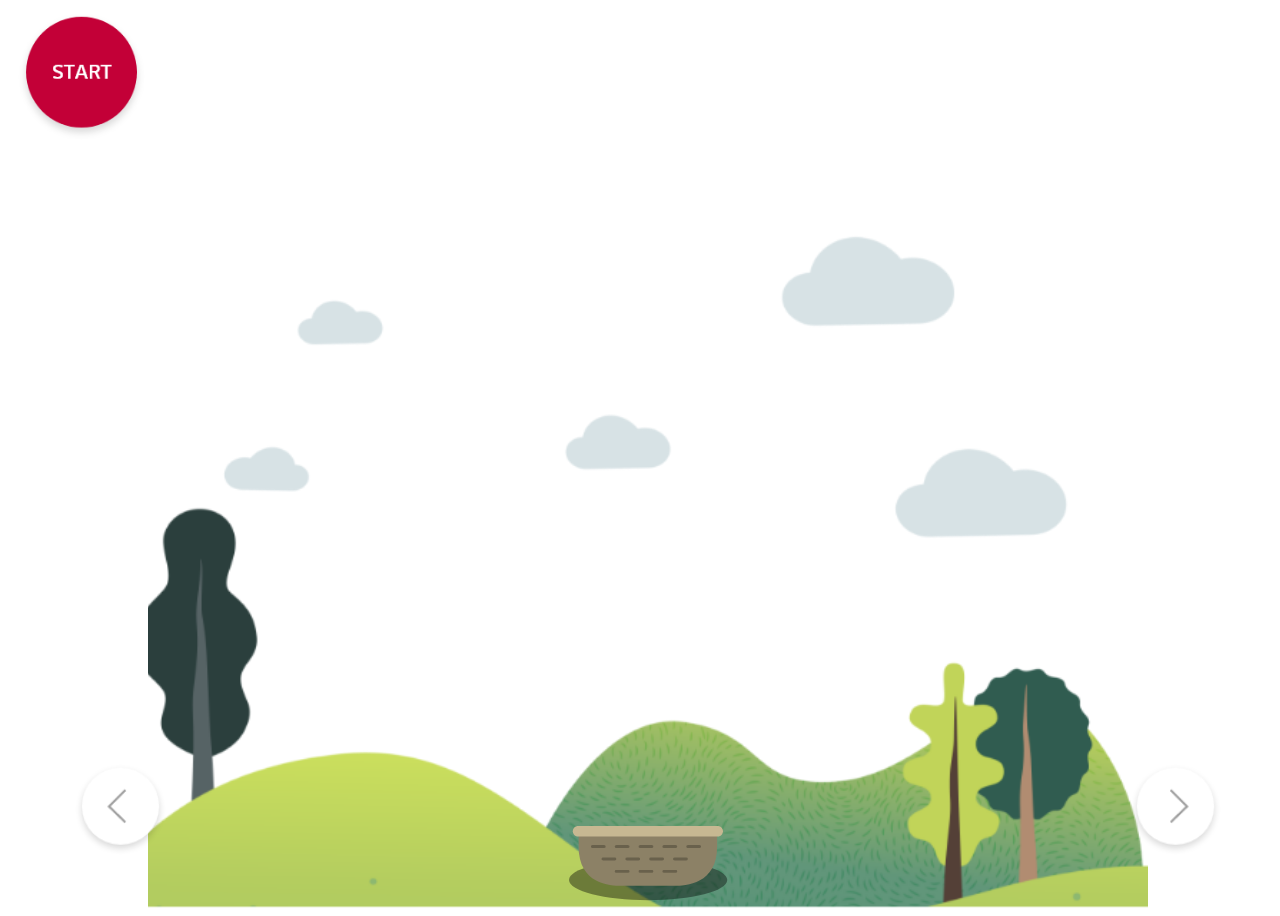
==== index.html @ 96ce0cf8 "mechanics" ====
<!DOCTYPE html>
<html lang="en" >
<head>
  <meta charset="UTF-8">
  <title>Word Basket</title>
  <link rel="stylesheet" href="./style.css">
</head>
 <body>
  <div class="game_field">
    <div id="game_result"></div>
    <button class="wordbasket_button" id="wordbasket_start"></button>
    <button class="wordbasket_button" id="wordbasket_left"></button>
    <button class="wordbasket_button" id="wordbasket_right"></button>
    <div id="gameBox">
      <div class="track"></div>
      <div class="track"></div>
      <div class="track"></div>
      <div class="track"></div>
      <div class="track"></div>
      <div id="wordBasket">
        <div id="score"></div>
      </div>
    </div>
  <script  src="./basket.js"></script>
  </body>
</html>
---- style.css ----
html {
overflow: hidden;
}
.game_field {
position: relative;
padding:0;
margin:0;
height: 100vh;
width: 100vw;
background-color: #fff;
}
#wordbasket_start{
background-image: url('img/start_basket.png');
width: 147px;
height: 137px;
z-index: 3;
}
#wordbasket_start:hover{
transform: scale(1.05);
opacity: 0.8;
outline: none;
}
#wordbasket_start:focus{
outline: none;
}
.wordbasket_button{
border: none;
background: transparent; 
outline: none;
position: absolute;
-webkit-transition: all 800ms ease-out;
-o-transition: all 800ms ease-out;
transition: all 800ms ease-out;
padding: 0;
cursor: pointer;
background-repeat: no-repeat;
background-size: contain;
background-position: center center;
}
button.wordbasket_button:focus{
outline: none;
background-color: transparent;
}
#wordbasket_left{
background-image: url('img/left_basket.png');
width: 97px;
height: 97px;
bottom: 50px;
left: 5%;
z-index: 3;
}
#wordbasket_right{
background-image: url('img/right_basket.png');
width: 97px;
height: 97px;
bottom: 50px;
right: 5%;
z-index: 3;
}
.track {
width:calc(100% / 5);
height:95vh;
float:left;
text-align:center;
}
.block {
position:relative;
width:100%;
height:calc(95vh / 5);
}
#wordBasket {
width:calc(100% / 5);
position:absolute;
top:calc(95vh - 40px);
left:calc((100% / 5)*2);
}
#score {
height:80px;
color:white;
text-align:center;
font-family:monospace;
font-size:24px;
font-weight:500;
line-height:50px;
background-repeat: no-repeat;
background-position: center center;
background-image: url('img/basket.png'); 
user-select:none;
}
.fruit {
  width:10vw;
  height:10vw;

}
.apple {
width:6em;
height:6em;
padding-top: 2.5em;
position:relative;
left:calc((100% - 6em)/2);
top:calc((100% - 6em)/2);
/*background-image:radial-gradient(circle, #FFE135, goldenrod);
background-color:#FFE135;
border-radius:50% 15%;
box-shadow:inset -.25em 0em rgba(0,0,0,.25);*/
/*transform:rotate(45deg);*/
text-align: center;
color: #000;
font-size: 23px;

}

.ghost {
opacity:.15;
background:transparent;
box-shadow: none;
}
.bad {
overflow:hidden;
}
#game_result{
text-align: center;
text-transform: uppercase;
position: absolute;
font-weight: bold;
font-size: 26px;
top: 25%;
left: 0;
right: 0;
max-width: 250px;
margin: 0 auto;
border: 2px solid #D1E231;
padding: 30px  20px;
display: none;
}
.top {
position:absolute;
}
#gameBox {
height:100vh;
overflow:hidden;
background-image: url('img/basket_bg.png');
background-position: center bottom;
background-size: cover;
background-repeat: no-repeat;
position:relative;
margin:0 auto;
width:80vw;
max-width:1000px;
}
@media screen and (max-width:767px){
#gameBox  {
width: 100vw;
background-image: url('img/basket_bg_mobile.png');
background-size: contain;
}
#score {
background-image: url('img/basket_mobile.png');
}
}
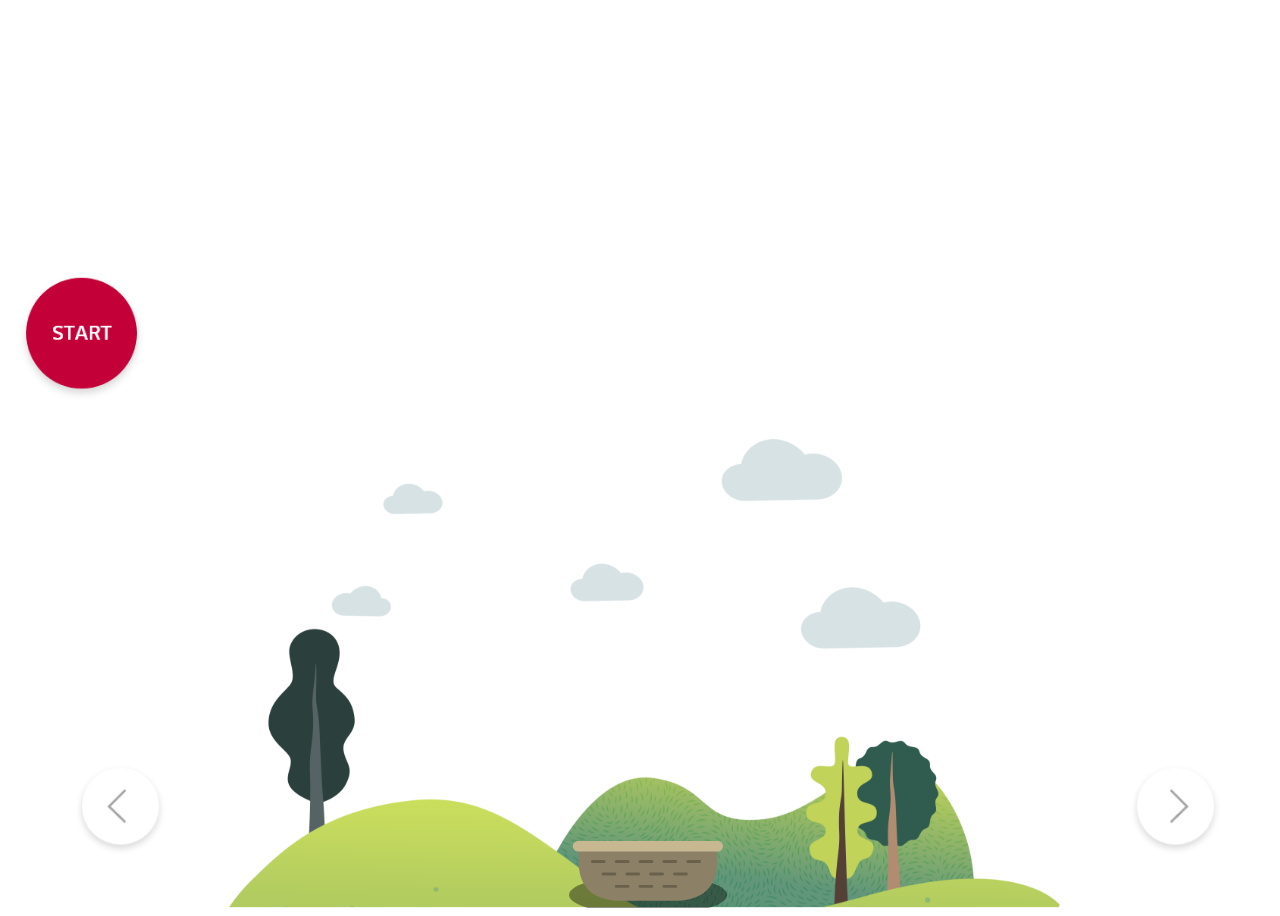
==== commit c2e022d0: "demo words" ====
--- a/index.html
+++ b/index.html
@@ -3,15 +3,17 @@
 <head>
   <meta charset="UTF-8">
   <title>Word Basket</title>
-  <link rel="stylesheet" href="./style.css">
+  <meta name="viewport" content="width=device-width, initial-scale=1">
+  <link rel="stylesheet" href="style.css">
 </head>
  <body>
+<div class="basket_wrapper">
   <div class="game_field">
     <div id="game_result"></div>
     <button class="wordbasket_button" id="wordbasket_start"></button>
     <button class="wordbasket_button" id="wordbasket_left"></button>
     <button class="wordbasket_button" id="wordbasket_right"></button>
-    <div id="gameBox">
+    <div id="gameBasketBox">
       <div class="track"></div>
       <div class="track"></div>
       <div class="track"></div>
@@ -21,6 +23,7 @@
         <div id="score"></div>
       </div>
     </div>
+  </div>
   <script  src="./basket.js"></script>
   </body>
 </html>--- a/style.css
+++ b/style.css
@@ -1,19 +1,79 @@
-html {
+html{
+overflow-x: hidden;
+}
+
+
+.basket_wrapper{
 overflow: hidden;
-}
-.game_field {
 position: relative;
+height: 100vh;
+width: 100vw;
 padding:0;
 margin:0;
+}
+
+
+.game_field {
+position: absolute;
+left: 0;
+bottom: 0;
 height: 100vh;
 width: 100vw;
-background-color: #fff;
+
+}
+#gameBasketBox {
+height:100%;
+overflow:hidden;
+background-image: url('img/basket_bg.png');
+background-position: center bottom;
+background-size: cover;
+background-repeat: no-repeat;
+position:relative;
+margin:0 auto;
+width:100vw;
+max-width:1000px;
+position: absolute;
+bottom: 0;
+left: 0;
+right: 0;
+max-height: 500px;
+margin: 0 auto;
 }
 #wordbasket_start{
 background-image: url('img/start_basket.png');
 width: 147px;
 height: 137px;
 z-index: 3;
+margin-top: 29vh;
+}
+
+#wordbasket_left{
+background-image: url('img/left_basket.png');
+width: 97px;
+height: 97px;
+bottom: 50px;
+left: 5%;
+z-index: 3;
+}
+#wordbasket_right{
+background-image: url('img/right_basket.png');
+width: 97px;
+height: 97px;
+bottom: 50px;
+right: 5%;
+z-index: 3;
+}
+#score {
+height:80px;
+min-width: 200px;
+color:#fff;
+text-align:center;
+font-size:24px;
+line-height:50px;
+background-repeat: no-repeat;
+background-position: center center;
+background-image: url('img/basket.png'); 
+user-select:none;
 }
 #wordbasket_start:hover{
 transform: scale(1.05);
@@ -41,27 +101,12 @@
 outline: none;
 background-color: transparent;
 }
-#wordbasket_left{
-background-image: url('img/left_basket.png');
-width: 97px;
-height: 97px;
-bottom: 50px;
-left: 5%;
-z-index: 3;
-}
-#wordbasket_right{
-background-image: url('img/right_basket.png');
-width: 97px;
-height: 97px;
-bottom: 50px;
-right: 5%;
-z-index: 3;
-}
 .track {
 width:calc(100% / 5);
 height:95vh;
+max-height: 500px;
 float:left;
-text-align:center;
+
 }
 .block {
 position:relative;
@@ -71,51 +116,29 @@
 #wordBasket {
 width:calc(100% / 5);
 position:absolute;
-top:calc(95vh - 40px);
+top:calc(500px - 70px);
 left:calc((100% / 5)*2);
 }
-#score {
-height:80px;
-color:white;
-text-align:center;
-font-family:monospace;
-font-size:24px;
-font-weight:500;
-line-height:50px;
-background-repeat: no-repeat;
-background-position: center center;
-background-image: url('img/basket.png'); 
-user-select:none;
-}
-.fruit {
-  width:10vw;
-  height:10vw;
-
-}
-.apple {
-width:6em;
-height:6em;
-padding-top: 2.5em;
+
+.falling_word {
+width:10vw;
+height:10vw;
+
+}
+.word_view {
+width:4em;
+height:3em;
+padding-top: 0.5em;
 position:relative;
-left:calc((100% - 6em)/2);
-top:calc((100% - 6em)/2);
-/*background-image:radial-gradient(circle, #FFE135, goldenrod);
-background-color:#FFE135;
-border-radius:50% 15%;
-box-shadow:inset -.25em 0em rgba(0,0,0,.25);*/
-/*transform:rotate(45deg);*/
+left:calc((100% - 4em)/2);
+top:calc((100% - 4em)/2);
 text-align: center;
 color: #000;
-font-size: 23px;
-
-}
-
-.ghost {
-opacity:.15;
-background:transparent;
-box-shadow: none;
-}
-.bad {
+font-size: 18px;
+font-family:"Arial";
+font-weight: bold;
+}
+.wrong {
 overflow:hidden;
 }
 #game_result{
@@ -130,31 +153,56 @@
 max-width: 250px;
 margin: 0 auto;
 border: 2px solid #D1E231;
+border-radius: 20px;
 padding: 30px  20px;
 display: none;
 }
 .top {
 position:absolute;
 }
-#gameBox {
-height:100vh;
-overflow:hidden;
-background-image: url('img/basket_bg.png');
-background-position: center bottom;
-background-size: cover;
-background-repeat: no-repeat;
-position:relative;
-margin:0 auto;
-width:80vw;
-max-width:1000px;
-}
-@media screen and (max-width:767px){
-#gameBox  {
+
+
+
+/*Mobile version*/
+
+@media (max-width:767px) and (orientation:portrait){
+#gameBasketBox  {
 width: 100vw;
+max-width: 360px;
+max-height: 480px;
 background-image: url('img/basket_bg_mobile.png');
 background-size: contain;
 }
 #score {
 background-image: url('img/basket_mobile.png');
 }
-}+
+
+#wordbasket_start {
+width: 87px;
+height: 87px;
+}
+
+#wordbasket_left,
+#wordbasket_right{
+background-image: url('img/left_basket.png');
+width: 47px;
+height: 47px;
+bottom: 30px;
+}
+
+.word_view {
+width:4em;
+height:4em;
+padding-top: 1.5em;
+left:calc((100% - 4em)/2);
+top:calc((100% - 4em)/2);
+font-size: 16px;
+}
+
+}
+
+
+/*360 X 480
+
+1000 X 500*/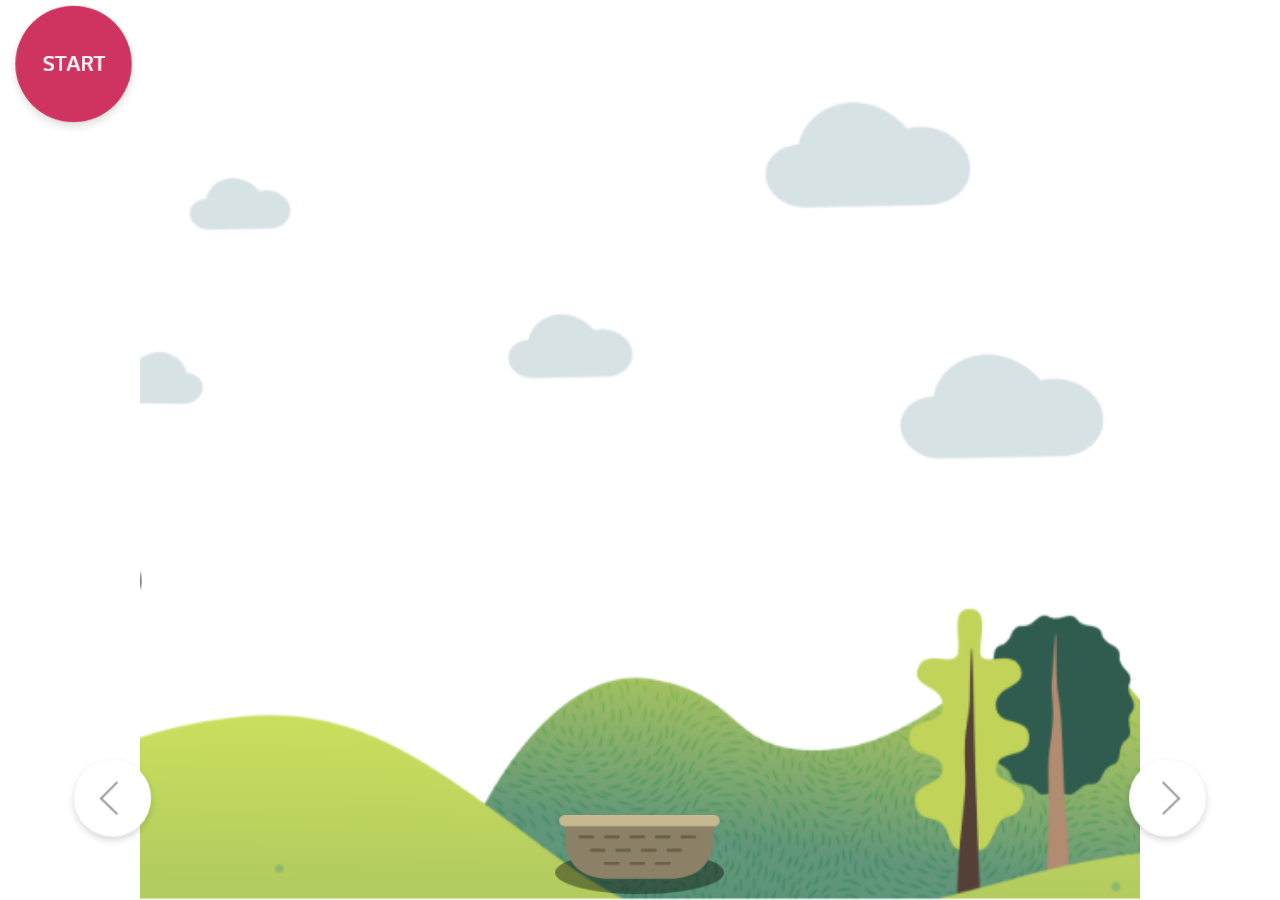
==== commit 99466cae: "first show" ====
--- a/index.html
+++ b/index.html
@@ -7,7 +7,7 @@
   <link rel="stylesheet" href="style.css">
 </head>
  <body>
-<div class="basket_wrapper">
+  <div class="basket_wrapper">
   <div class="game_field">
     <div id="game_result"></div>
     <button class="wordbasket_button" id="wordbasket_start"></button>
--- a/style.css
+++ b/style.css
@@ -1,79 +1,21 @@
-html{
+html, body{
 overflow-x: hidden;
-}
-
-
-.basket_wrapper{
-overflow: hidden;
+padding:0;
+margin:0;
+}
+.game_field {
 position: relative;
+padding:0;
+margin:0;
 height: 100vh;
 width: 100vw;
-padding:0;
-margin:0;
-}
-
-
-.game_field {
-position: absolute;
-left: 0;
-bottom: 0;
-height: 100vh;
-width: 100vw;
-
-}
-#gameBasketBox {
-height:100%;
-overflow:hidden;
-background-image: url('img/basket_bg.png');
-background-position: center bottom;
-background-size: cover;
-background-repeat: no-repeat;
-position:relative;
-margin:0 auto;
-width:100vw;
-max-width:1000px;
-position: absolute;
-bottom: 0;
-left: 0;
-right: 0;
-max-height: 500px;
-margin: 0 auto;
+background-color: #fff;
 }
 #wordbasket_start{
 background-image: url('img/start_basket.png');
 width: 147px;
 height: 137px;
 z-index: 3;
-margin-top: 29vh;
-}
-
-#wordbasket_left{
-background-image: url('img/left_basket.png');
-width: 97px;
-height: 97px;
-bottom: 50px;
-left: 5%;
-z-index: 3;
-}
-#wordbasket_right{
-background-image: url('img/right_basket.png');
-width: 97px;
-height: 97px;
-bottom: 50px;
-right: 5%;
-z-index: 3;
-}
-#score {
-height:80px;
-min-width: 200px;
-color:#fff;
-text-align:center;
-font-size:24px;
-line-height:50px;
-background-repeat: no-repeat;
-background-position: center center;
-background-image: url('img/basket.png'); 
-user-select:none;
 }
 #wordbasket_start:hover{
 transform: scale(1.05);
@@ -101,12 +43,27 @@
 outline: none;
 background-color: transparent;
 }
+#wordbasket_left{
+background-image: url('img/left_basket.png');
+width: 97px;
+height: 97px;
+bottom: 50px;
+left: 5%;
+z-index: 3;
+}
+#wordbasket_right{
+background-image: url('img/right_basket.png');
+width: 97px;
+height: 97px;
+bottom: 50px;
+right: 5%;
+z-index: 3;
+}
 .track {
 width:calc(100% / 5);
 height:95vh;
-max-height: 500px;
 float:left;
-
+text-align:center;
 }
 .block {
 position:relative;
@@ -116,30 +73,49 @@
 #wordBasket {
 width:calc(100% / 5);
 position:absolute;
-top:calc(500px - 70px);
+top:calc(95vh - 40px);
 left:calc((100% / 5)*2);
 }
-
-.falling_word {
-width:10vw;
-height:10vw;
-
-}
-.word_view {
-width:4em;
-height:3em;
-padding-top: 0.5em;
+#score {
+height:80px;
+color:white;
+text-align:center;
+
+font-size:24px;
+font-weight:500;
+line-height:50px;
+background-repeat: no-repeat;
+background-position: center center;
+background-image: url('img/basket.png'); 
+background-size: contain;
+user-select:none;
+}
+.fruit {
+  width:10vw;
+  height:10vw;
+
+}
+.apple {
+width:6em;
+height:5em;
+padding-top: 1.5em;
 position:relative;
-left:calc((100% - 4em)/2);
-top:calc((100% - 4em)/2);
+left:calc((100% - 6em)/2);
+top:calc((100% - 6em)/2);
 text-align: center;
 color: #000;
 font-size: 18px;
 font-family:"Arial";
 font-weight: bold;
-}
-.wrong {
-overflow:hidden;
+
+}
+.bad {
+/*overflow:hidden;*/
+/*background-color: pink*/;
+}
+
+.good{
+	/*background-color: green;*/
 }
 #game_result{
 text-align: center;
@@ -160,44 +136,74 @@
 .top {
 position:absolute;
 }
-
+#gameBasketBox {
+height:100vh;
+overflow:hidden;
+background-image: url('img/basket_bg.png');
+background-position: center bottom;
+background-size: cover;
+background-repeat: no-repeat;
+position:relative;
+margin:0 auto;
+width:80vw;
+max-width:1000px;
+}
 
 
 /*Mobile version*/
+
+@media (max-width:767px){
+#wordbasket_start {
+width: 87px;
+height: 87px;
+margin-top: 10px;
+}
+
+
+/*.track {
+width: calc(100% / 5);
+height: 95vh;
+max-height: 480;
+}*/
+
+
+#wordbasket_left,
+#wordbasket_right{
+width: 40px;
+height: 40px;
+bottom: 30px;
+}
+
+#wordbasket_left{
+left: 5px;
+}
+#wordbasket_right{
+/*right: 5px;*/
+}
+
+
+
+
+.apple {
+height:4em;
+width: 4em;
+padding-top: 0.5em;
+left:calc((100% - 4em)/2);
+top:calc((100% - 4em)/2);
+font-size: 14px;
+}
+
+
+}
 
 @media (max-width:767px) and (orientation:portrait){
 #gameBasketBox  {
 width: 100vw;
-max-width: 360px;
-max-height: 480px;
 background-image: url('img/basket_bg_mobile.png');
-background-size: contain;
 }
 #score {
 background-image: url('img/basket_mobile.png');
-}
-
-
-#wordbasket_start {
-width: 87px;
-height: 87px;
-}
-
-#wordbasket_left,
-#wordbasket_right{
-background-image: url('img/left_basket.png');
-width: 47px;
-height: 47px;
-bottom: 30px;
-}
-
-.word_view {
-width:4em;
-height:4em;
-padding-top: 1.5em;
-left:calc((100% - 4em)/2);
-top:calc((100% - 4em)/2);
-font-size: 16px;
+
 }
 
 }
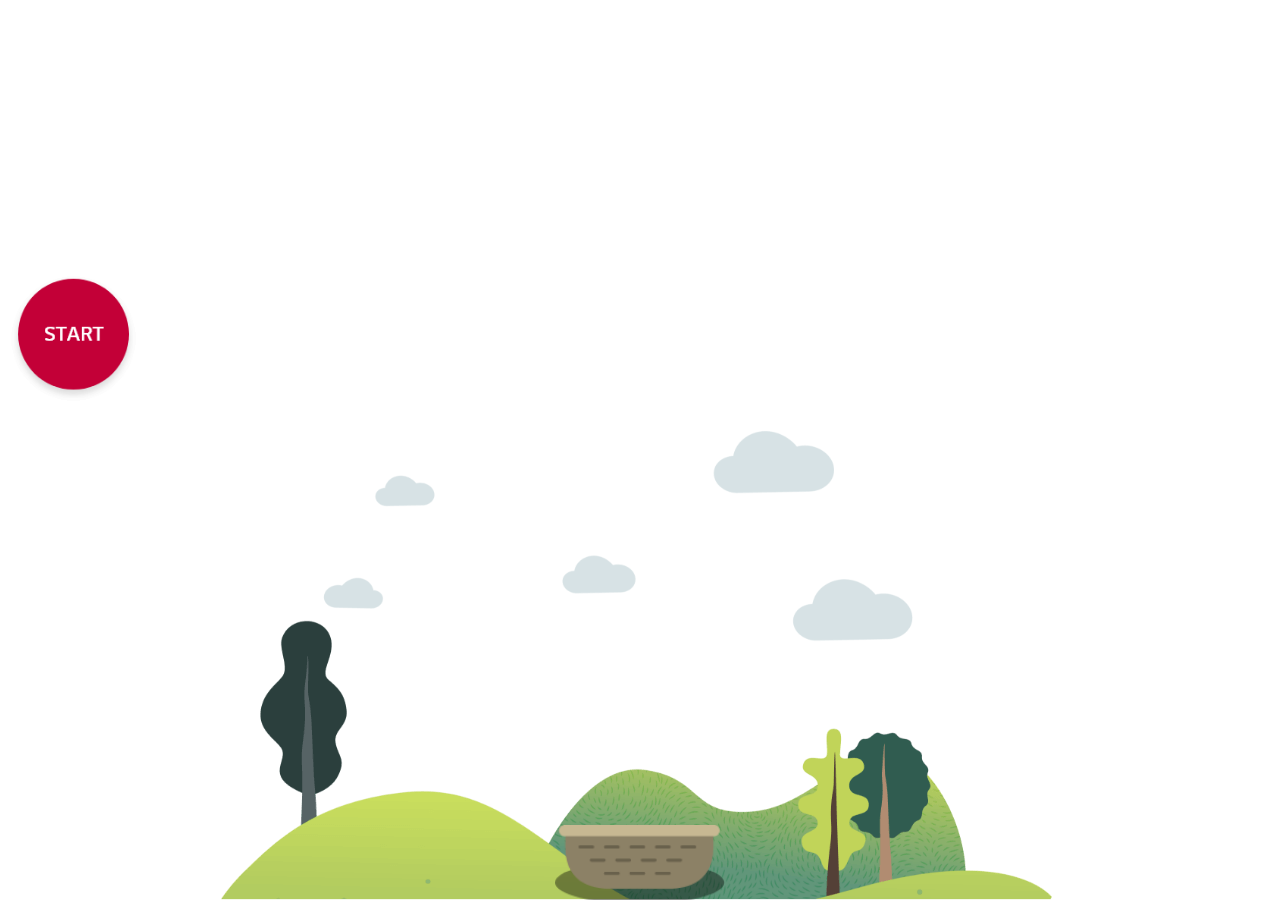
==== commit 3d5a198f: "almost" ====
--- a/index.html
+++ b/index.html
@@ -7,23 +7,34 @@
   <link rel="stylesheet" href="style.css">
 </head>
  <body>
+
+
+<!-- HTML to include to WP   START-->
+
   <div class="basket_wrapper">
-  <div class="game_field">
-    <div id="game_result"></div>
+  <div class="game_field"> 
     <button class="wordbasket_button" id="wordbasket_start"></button>
-    <button class="wordbasket_button" id="wordbasket_left"></button>
-    <button class="wordbasket_button" id="wordbasket_right"></button>
+   
     <div id="gameBasketBox">
-      <div class="track"></div>
-      <div class="track"></div>
-      <div class="track"></div>
-      <div class="track"></div>
-      <div class="track"></div>
+         <div id="basket_result"></div>
+      <div class="track_box">
+      <div class="track track1"></div>
+      <div class="track track2"></div>
+      <div class="track track3"></div>
+      <div class="track track4"></div>
+      <div class="track track5"></div>
+    </div>
       <div id="wordBasket">
-        <div id="score"></div>
+        <div id="wordScore"></div>
       </div>
     </div>
   </div>
+
+
+<!-- END  -->
+
+
+
   <script  src="./basket.js"></script>
   </body>
 </html>--- a/style.css
+++ b/style.css
@@ -3,7 +3,7 @@
 padding:0;
 margin:0;
 }
-.game_field {
+#game_field {
 position: relative;
 padding:0;
 margin:0;
@@ -11,11 +11,49 @@
 width: 100vw;
 background-color: #fff;
 }
+#gameBasketBox {
+height:100vh;
+max-height: 500px;
+overflow:hidden;
+background-image: url('img/basket_bg.png');
+background-position: center bottom;
+background-size: cover;
+background-repeat: no-repeat;
+margin:0 auto;
+width:100vw;
+max-width:1000px;
+position: absolute;
+bottom: 0;
+left: 0;
+right: 0;
+}
+
+#basket_result.basket_success{
+background-image: url('img/success.gif');
+background-position: center center;
+background-size: contain;
+background-repeat: no-repeat;
+}
+#wordScore {
+height:80px;
+color:#fff;
+background-repeat: no-repeat;
+background-position: center top;
+background-image: url('img/basket.png'); 
+background-size: contain;
+user-select:none;
+}
 #wordbasket_start{
 background-image: url('img/start_basket.png');
+background-repeat: no-repeat;
+background-size: contain;
+background-position: center;
 width: 147px;
 height: 137px;
 z-index: 3;
+position: absolute;
+top: 30%;
+left: 0;
 }
 #wordbasket_start:hover{
 transform: scale(1.05);
@@ -43,172 +81,105 @@
 outline: none;
 background-color: transparent;
 }
-#wordbasket_left{
-background-image: url('img/left_basket.png');
-width: 97px;
-height: 97px;
-bottom: 50px;
-left: 5%;
-z-index: 3;
-}
-#wordbasket_right{
-background-image: url('img/right_basket.png');
-width: 97px;
-height: 97px;
-bottom: 50px;
-right: 5%;
-z-index: 3;
-}
 .track {
 width:calc(100% / 5);
-height:95vh;
 float:left;
+margin-bottom: 0;
 text-align:center;
 }
-.block {
+.word_block {
 position:relative;
 width:100%;
 height:calc(95vh / 5);
+/*border: 3px solid red;*/
 }
 #wordBasket {
 width:calc(100% / 5);
 position:absolute;
-top:calc(95vh - 40px);
+top:calc(100% - 75px);
 left:calc((100% / 5)*2);
 }
-#score {
-height:80px;
-color:white;
-text-align:center;
-
-font-size:24px;
-font-weight:500;
-line-height:50px;
-background-repeat: no-repeat;
-background-position: center center;
-background-image: url('img/basket.png'); 
-background-size: contain;
-user-select:none;
-}
-.fruit {
-  width:10vw;
-  height:10vw;
+.falling_word {
+width: 100%;
+height:5em;
+padding-top: 0;
+position:relative;
+top:calc((100% - 6em)/2);
+text-align: left;
+color: #000;
+font-size: 20px;
+font-family:"Arial";
+font-weight: bold;
+margin: auto;
 
 }
-.apple {
-width:6em;
-height:5em;
-padding-top: 1.5em;
-position:relative;
-left:calc((100% - 6em)/2);
-top:calc((100% - 6em)/2);
-text-align: center;
-color: #000;
-font-size: 18px;
-font-family:"Arial";
-font-weight: bold;
-
+.correct{
+/*background-color: green;*/
 }
-.bad {
-/*overflow:hidden;*/
-/*background-color: pink*/;
-}
-
-.good{
-	/*background-color: green;*/
-}
-#game_result{
+#basket_result{
 text-align: center;
 text-transform: uppercase;
 position: absolute;
 font-weight: bold;
 font-size: 26px;
-top: 25%;
+top: 0;
+width: 80%;
+height: 60%;
 left: 0;
 right: 0;
-max-width: 250px;
 margin: 0 auto;
-border: 2px solid #D1E231;
 border-radius: 20px;
 padding: 30px  20px;
 display: none;
 }
-.top {
+.flow_elements {
 position:absolute;
+box-sizing: border-box;
 }
-#gameBasketBox {
-height:100vh;
-overflow:hidden;
-background-image: url('img/basket_bg.png');
-background-position: center bottom;
-background-size: cover;
-background-repeat: no-repeat;
-position:relative;
-margin:0 auto;
-width:80vw;
-max-width:1000px;
+.flow_elements.left{
+text-align: left;
+padding-left: 20%;
 }
-
-
+.flow_elements.right{
+text-align: right;
+padding-right: 20%;
+}
+.track_box{
+position: absolute;
+bottom: 0;
+left: 0;
+right: 0;	
+}
 /*Mobile version*/
-
 @media (max-width:767px){
 #wordbasket_start {
 width: 87px;
 height: 87px;
-margin-top: 10px;
+top: 10px;
 }
-
-
-/*.track {
-width: calc(100% / 5);
-height: 95vh;
-max-height: 480;
-}*/
-
-
-#wordbasket_left,
-#wordbasket_right{
-width: 40px;
-height: 40px;
-bottom: 30px;
+#wordBasket {
+top:calc(100% - 35px);
 }
-
-#wordbasket_left{
-left: 5px;
 }
-#wordbasket_right{
-/*right: 5px;*/
-}
-
-
-
-
-.apple {
-height:4em;
-width: 4em;
-padding-top: 0.5em;
-left:calc((100% - 4em)/2);
-top:calc((100% - 4em)/2);
-font-size: 14px;
-}
-
-
-}
-
 @media (max-width:767px) and (orientation:portrait){
 #gameBasketBox  {
-width: 100vw;
+max-width: 360px;
+max-height: 480px;
 background-image: url('img/basket_bg_mobile.png');
 }
 #score {
 background-image: url('img/basket_mobile.png');
-
+}
+.flow_elements.left{
+padding-left: 0;
+}
+.flow_elements.right{
+padding-right: 0;
+}
 }
 
+#game_field{
+
+background-color: blue;
 }
 
-
-/*360 X 480
-
-1000 X 500*/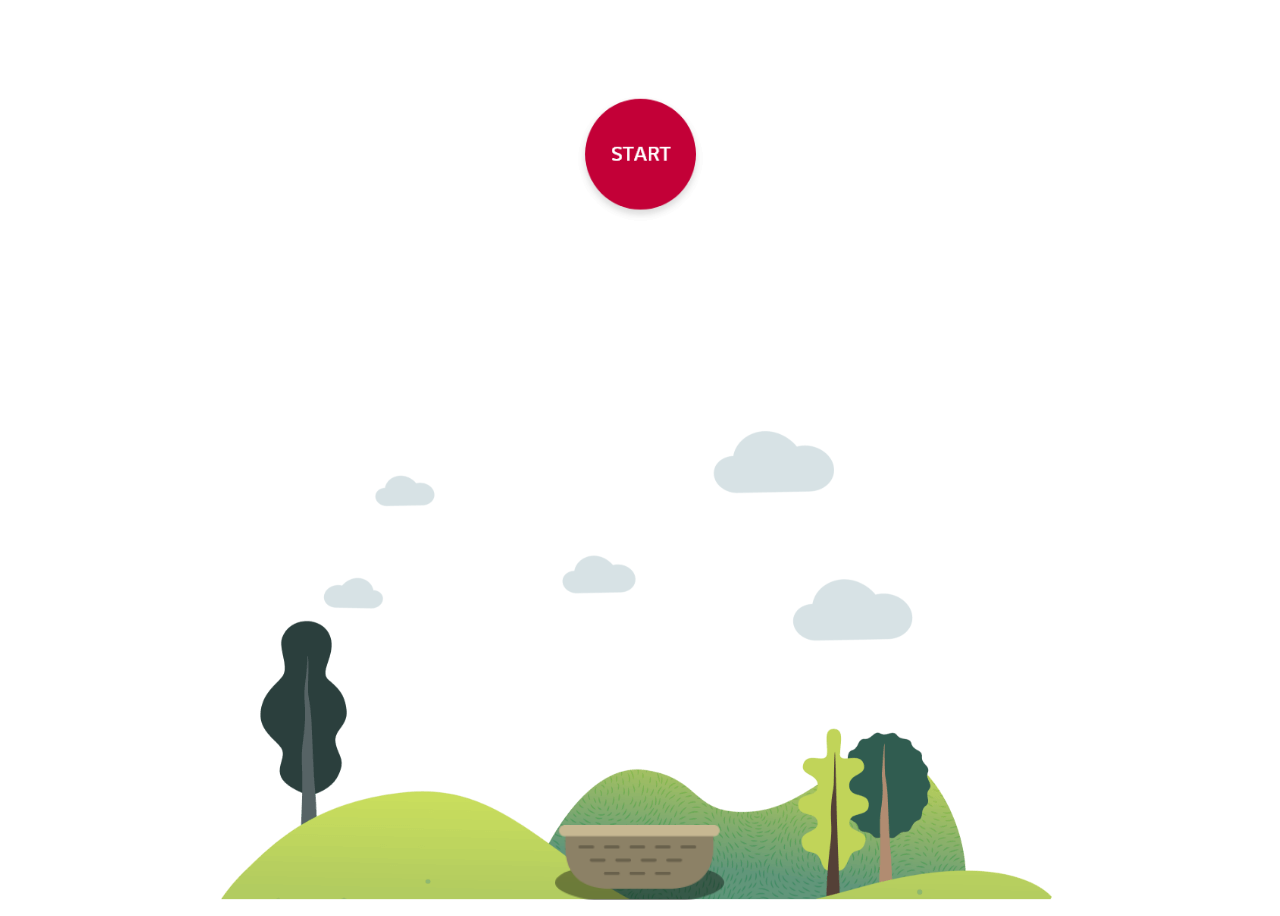
==== commit 3202f520: "final" ====
--- a/index.html
+++ b/index.html
@@ -13,16 +13,23 @@
 
   <div class="basket_wrapper">
   <div class="game_field"> 
-    <button class="wordbasket_button" id="wordbasket_start"></button>
-   
-    <div id="gameBasketBox">
-         <div id="basket_result"></div>
+    <div  id="basket_overlay">
+      <div id="basket_result">
+        <span id="close_popup_basket">X</span>
+        <div id="basket_message"></div>
+        <button class="wordbasket_button" id="wordbasket_restart"></button>
+      </div>
+    </div>
+    <button class="wordbasket_button" id="wordbasket_start"></button>   
+    <button class="wordbasket_button direction" id="wordbasket_left"></button>
+    <button class="wordbasket_button direction" id="wordbasket_right"></button>
+    <div id="gameBasketBox">           
       <div class="track_box">
-      <div class="track track1"></div>
-      <div class="track track2"></div>
-      <div class="track track3"></div>
-      <div class="track track4"></div>
-      <div class="track track5"></div>
+      <div class="track"></div>
+      <div class="track"></div>
+      <div class="track"></div>
+      <div class="track"></div>
+      <div class="track"></div>
     </div>
       <div id="wordBasket">
         <div id="wordScore"></div>
--- a/style.css
+++ b/style.css
@@ -1,8 +1,3 @@
-html, body{
-overflow-x: hidden;
-padding:0;
-margin:0;
-}
 #game_field {
 position: relative;
 padding:0;
@@ -10,10 +5,14 @@
 height: 100vh;
 width: 100vw;
 background-color: #fff;
+overflow-x: hidden;
+}
+body, html{
+overflow-x: hidden;
 }
 #gameBasketBox {
 height:100vh;
-max-height: 500px;
+max-height: 490px;
 overflow:hidden;
 background-image: url('img/basket_bg.png');
 background-position: center bottom;
@@ -26,42 +25,6 @@
 bottom: 0;
 left: 0;
 right: 0;
-}
-
-#basket_result.basket_success{
-background-image: url('img/success.gif');
-background-position: center center;
-background-size: contain;
-background-repeat: no-repeat;
-}
-#wordScore {
-height:80px;
-color:#fff;
-background-repeat: no-repeat;
-background-position: center top;
-background-image: url('img/basket.png'); 
-background-size: contain;
-user-select:none;
-}
-#wordbasket_start{
-background-image: url('img/start_basket.png');
-background-repeat: no-repeat;
-background-size: contain;
-background-position: center;
-width: 147px;
-height: 137px;
-z-index: 3;
-position: absolute;
-top: 30%;
-left: 0;
-}
-#wordbasket_start:hover{
-transform: scale(1.05);
-opacity: 0.8;
-outline: none;
-}
-#wordbasket_start:focus{
-outline: none;
 }
 .wordbasket_button{
 border: none;
@@ -81,6 +44,102 @@
 outline: none;
 background-color: transparent;
 }
+#basket_result.basket_success{
+background-image: url('img/success.gif');
+background-position: center center;
+background-size: contain;
+background-repeat: no-repeat;
+}
+#wordScore {
+height:80px;
+color:#fff;
+background-repeat: no-repeat;
+background-position: center top;
+background-image: url('img/basket.png'); 
+background-size: contain;
+user-select:none;
+}
+#wordbasket_start{
+background-image: url('img/start_basket.png');
+background-repeat: no-repeat;
+background-size: contain;
+background-position: center;
+width: 147px;
+height: 137px;
+z-index: 3;
+position: absolute;
+top: 10vh;
+left: 0;
+right: 0;
+margin: 0 auto;
+}
+#wordbasket_restart{
+background-image: url('img/restart.png');
+background-repeat: no-repeat;
+background-size: contain;
+background-position: center;
+position: relative;
+width: 137px;
+height: 137px;	
+margin: auto;
+margin-top: 16px;
+display: block;
+}
+#wordbasket_left{
+background-image: url('img/left_basket.png');
+width: 50px;
+height: 50px;
+bottom: 50px;
+left: 0;
+z-index: 3;
+}
+#wordbasket_right{
+background-image: url('img/right_basket.png');
+width: 50px;
+height: 50px;
+bottom: 50px;
+right: 0;
+z-index: 3;
+}
+#basket_overlay{
+width: 100vw;
+height: 100vh;
+background-color: rgba(0,0,0,0.3);
+position: absolute;
+top: 0;
+right: 0;
+left: 0;
+margin: 0 auto;
+z-index: 12;
+display: none;
+}
+#close_popup_basket{
+position: absolute;
+top: 20px;
+right: 20px;
+font-size: 20px;
+color: #dd132b;
+cursor: pointer;
+font-family: 'Arial';	
+}
+#wordbasket_start:hover,
+#wordbasket_restart:hover{
+opacity: 0.8;
+outline: none;
+background-color: transparent;
+-webkit-transform: scale(1.05);
+-ms-transform: scale(1.05);
+transform: scale(1.05);
+}
+#wordbasket_start:hover{
+background-image: url('img/start_basket.png');
+}
+#wordbasket_restart:hover{
+background-image: url('img/restart.png');
+}
+#wordbasket_start:focus{
+outline: none;
+}
 .track {
 width:calc(100% / 5);
 float:left;
@@ -90,8 +149,7 @@
 .word_block {
 position:relative;
 width:100%;
-height:calc(95vh / 5);
-/*border: 3px solid red;*/
+height:70px;
 }
 #wordBasket {
 width:calc(100% / 5);
@@ -101,20 +159,26 @@
 }
 .falling_word {
 width: 100%;
-height:5em;
+height:100%;
 padding-top: 0;
+top:calc((100% - 6em)/2);
 position:relative;
-top:calc((100% - 6em)/2);
 text-align: left;
 color: #000;
 font-size: 20px;
 font-family:"Arial";
 font-weight: bold;
 margin: auto;
-
-}
-.correct{
-/*background-color: green;*/
+}
+.basket_done{
+text-align: center;
+text-transform: none;
+color: #086d5d;
+font-size: 45px;
+}
+.basket_text{
+font-size: 20px;
+color: #000;
 }
 #basket_result{
 text-align: center;
@@ -124,25 +188,23 @@
 font-size: 26px;
 top: 0;
 width: 80%;
+max-width: 500px;
 height: 60%;
+max-height: 350px;
 left: 0;
 right: 0;
 margin: 0 auto;
 border-radius: 20px;
 padding: 30px  20px;
 display: none;
+z-index: 15;
+text-align: center;
+background-color: #fff;
 }
 .flow_elements {
 position:absolute;
 box-sizing: border-box;
-}
-.flow_elements.left{
-text-align: left;
-padding-left: 20%;
-}
-.flow_elements.right{
-text-align: right;
-padding-right: 20%;
+text-align: center;
 }
 .track_box{
 position: absolute;
@@ -150,26 +212,95 @@
 left: 0;
 right: 0;	
 }
+.basket_wrapper{
+min-height: 100vh;
+min-width: 100vw;
+overflow-x: hidden!important;
+overflow-y: hidden!important;
+padding:0;
+margin:0;
+}
+
+.wordbasket_button.direction{
+display: none;
+}
+
+/*Mobile version*/
+@media (max-width:1024px){
+.wordbasket_button.direction{
+display: block;
+}
+}
+
+
 /*Mobile version*/
 @media (max-width:767px){
+.basket_wrapper {
+min-height: 100vh;
+min-width: 100vw;
+overflow-x: hidden!important;
+overflow-y: hidden!important;
+padding: 0;
+margin: 0;
+}
+.flow_elements.left{
+text-align: center;
+}
+.flow_elements.right{
+text-align: center;
+}
+.falling_word{
+font-size: 11px;
+height:3em;
+top:calc((100% - 3em)/2);
+}
 #wordbasket_start {
 width: 87px;
 height: 87px;
-top: 10px;
+top: 10%;
+}
+#wordbasket_restart{
+width: 87px;
+height: 87px;	
+margin-top: 10px;
 }
 #wordBasket {
 top:calc(100% - 35px);
 }
+.basket_done{
+font-size: 30px;
+}
+.basket_text{
+font-size: 14px;
+}
+#basket_result{
+max-height: 280px;
+}
 }
 @media (max-width:767px) and (orientation:portrait){
+#close_popup_basket{
+top: 5px;
+right: 5px;
+}
+.word_block {
+position:relative;
+width:100%;
+height:65px;
+}
 #gameBasketBox  {
 max-width: 360px;
+width: 100%;
+margin: auto;
+overflow-x: hidden;
 max-height: 480px;
 background-image: url('img/basket_bg_mobile.png');
 }
 #score {
 background-image: url('img/basket_mobile.png');
 }
+#basket_result.basket_success{
+background-position: top center;
+}
 .flow_elements.left{
 padding-left: 0;
 }
@@ -177,9 +308,8 @@
 padding-right: 0;
 }
 }
-
-#game_field{
-
-background-color: blue;
-}
-
+@media (max-width:767px) and (orientation:landscape){
+#basket_result{
+max-height: 100%;
+}
+}